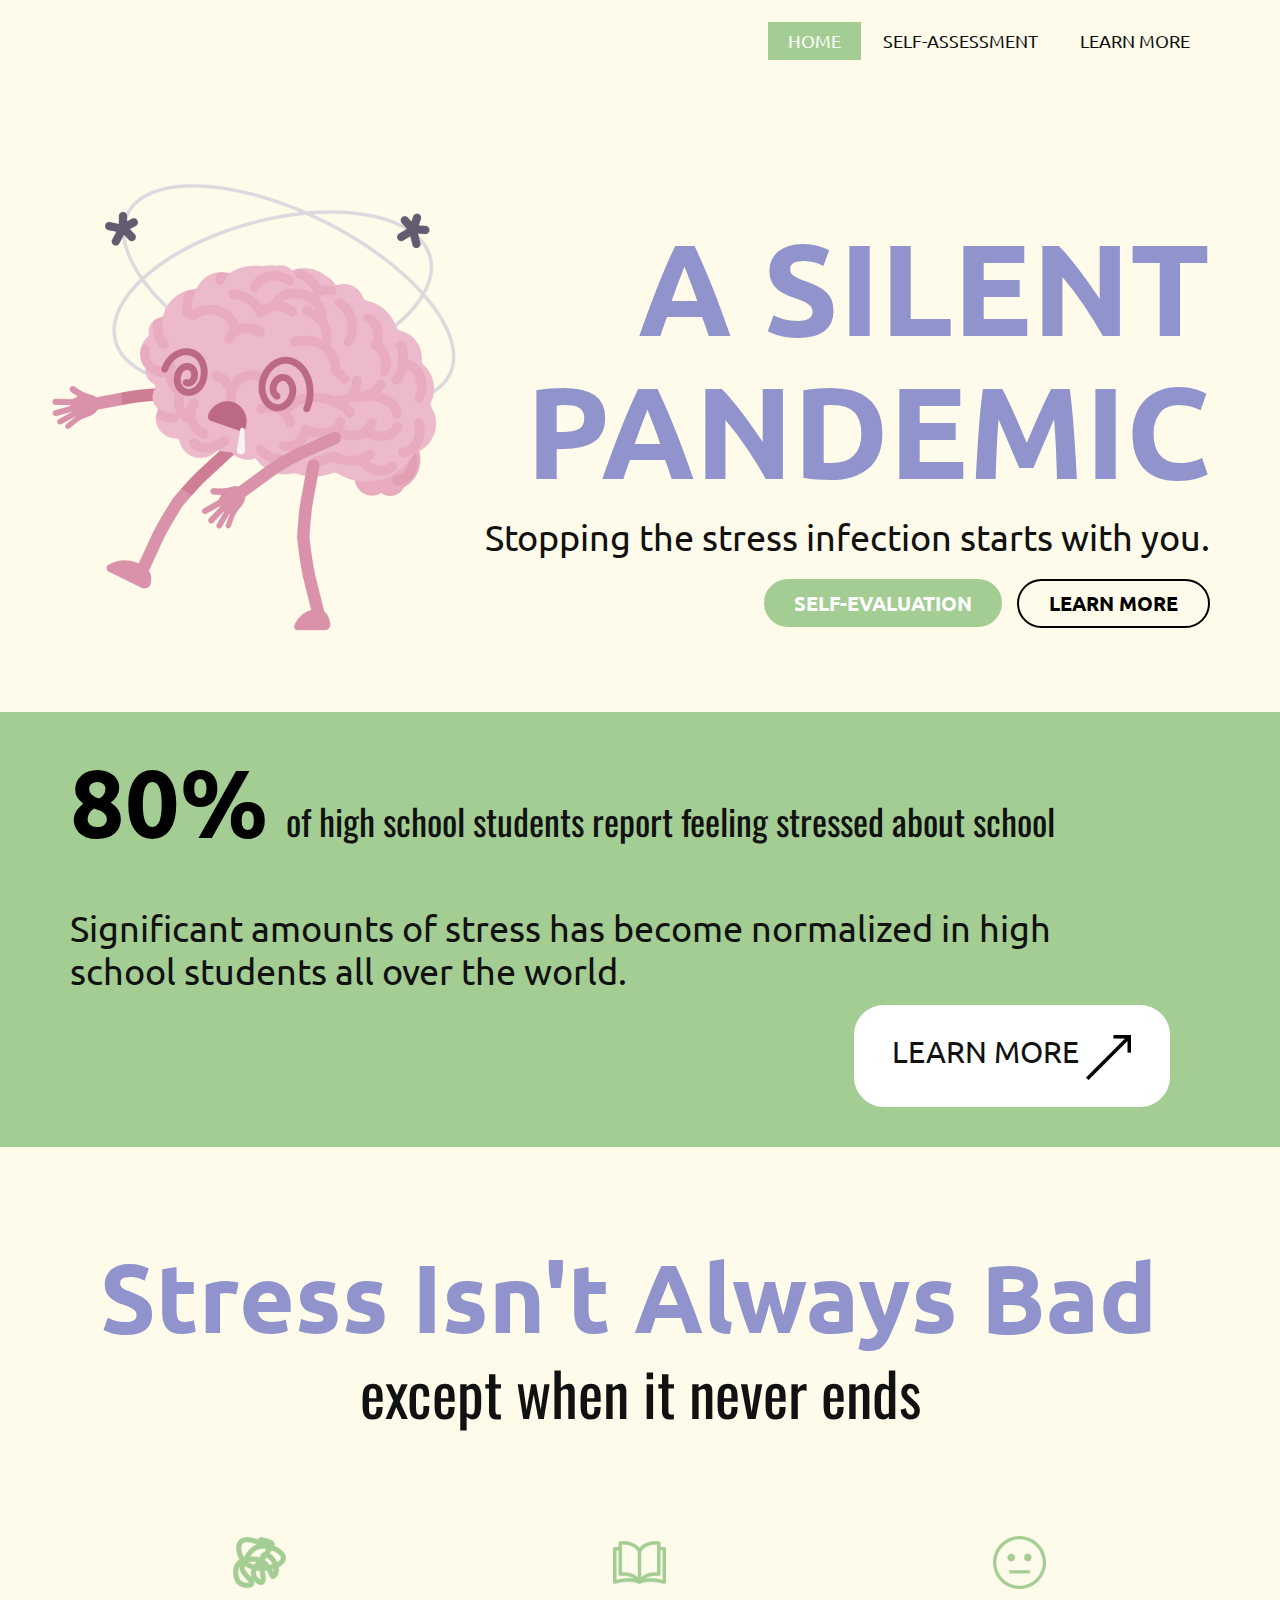
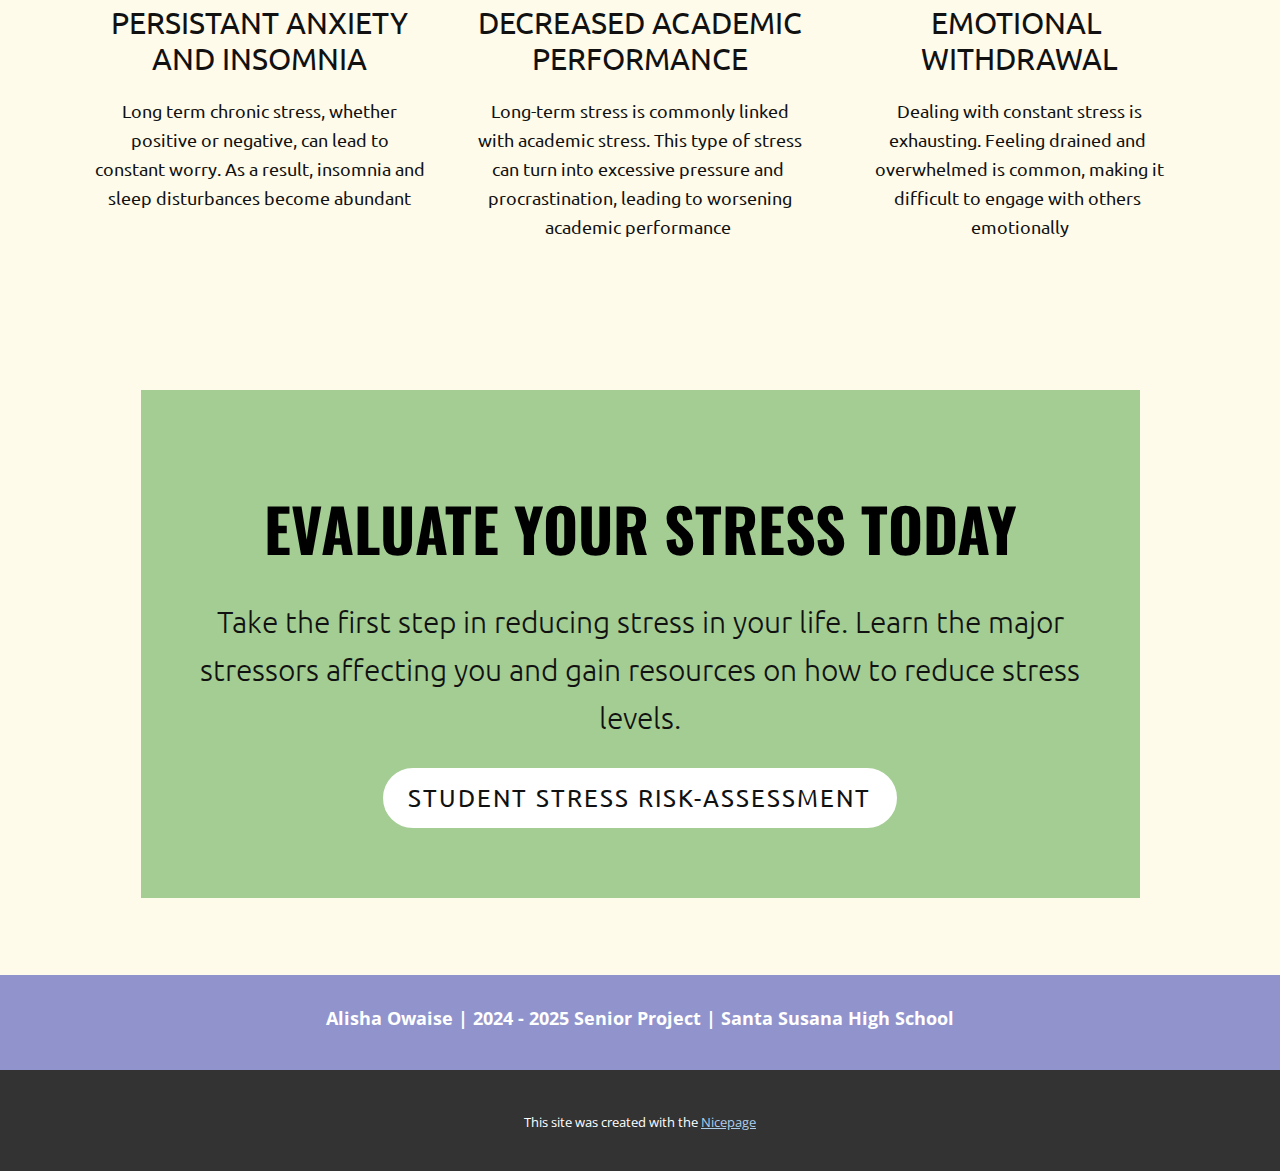
==== index.html @ ad7e01f0 "Initial commit" ====
<!DOCTYPE html>
<html style="font-size: 16px;" lang="en"><head>
    <meta name="viewport" content="width=device-width, initial-scale=1.0">
    <meta charset="utf-8">
    <meta name="keywords" content="​Sarah Thompson, ​Art in Every Frame">
    <meta name="description" content="">
    <title>Home</title>
    <link rel="stylesheet" href="nicepage.css" media="screen">
<link rel="stylesheet" href="index.css" media="screen">
    <script class="u-script" type="text/javascript" src="jquery.js" defer=""></script>
    <script class="u-script" type="text/javascript" src="nicepage.js" defer=""></script>
    <meta name="generator" content="Nicepage 7.5.2, nicepage.com">
    
    
    
    
    
    
    <link id="u-theme-google-font" rel="stylesheet" href="https://fonts.googleapis.com/css?family=Roboto:100,100i,300,300i,400,400i,500,500i,700,700i,900,900i|Open+Sans:300,300i,400,400i,500,500i,600,600i,700,700i,800,800i">
    <link id="u-page-google-font" rel="stylesheet" href="https://fonts.googleapis.com/css?family=Ubuntu:300,300i,400,400i,500,500i,700,700i|Oswald:200,300,400,500,600,700">
    <script type="application/ld+json">{
		"@context": "http://schema.org",
		"@type": "Organization",
		"name": "Stress Self-Evaluation"
}</script>
    <meta name="theme-color" content="#478ac9">
    <meta property="og:title" content="Home">
    <meta property="og:type" content="website">
  <meta data-intl-tel-input-cdn-path="intlTelInput/"></head>
  <body data-home-page="Home.html" data-home-page-title="Home" data-path-to-root="./" data-include-products="false" class="u-body u-xl-mode" data-lang="en"><header class="u-clearfix u-custom-color-1 u-header u-sticky u-sticky-db0f u-header" id="sec-2f8a"><div class="u-clearfix u-sheet u-valign-middle u-sheet-1">
        <nav class="u-menu u-menu-one-level u-offcanvas u-menu-1">
          <div class="menu-collapse u-custom-font u-font-ubuntu" style="font-size: 1.125rem; letter-spacing: 0px; text-transform: uppercase;">
            <a class="u-button-style u-custom-active-color u-custom-border u-custom-border-color u-custom-color u-custom-hover-color u-custom-left-right-menu-spacing u-custom-padding-bottom u-custom-text-active-color u-custom-text-color u-custom-text-hover-color u-custom-top-bottom-menu-spacing u-hamburger-link u-nav-link u-text-active-palette-1-base u-text-hover-palette-2-base" href="#">
              <svg class="u-svg-link" viewBox="0 0 24 24"><use xlink:href="#menu-hamburger"></use></svg>
              <svg class="u-svg-content" version="1.1" id="menu-hamburger" viewBox="0 0 16 16" x="0px" y="0px" xmlns:xlink="http://www.w3.org/1999/xlink" xmlns="http://www.w3.org/2000/svg"><g><rect y="1" width="16" height="2"></rect><rect y="7" width="16" height="2"></rect><rect y="13" width="16" height="2"></rect>
</g></svg>
            </a>
          </div>
          <div class="u-custom-menu u-nav-container">
            <ul class="u-custom-font u-font-ubuntu u-nav u-spacing-2 u-unstyled u-nav-1"><li class="u-nav-item"><a class="u-active-custom-color-2 u-button-style u-hover-custom-color-5 u-nav-link u-text-active-white u-text-body-color u-text-hover-white" href="./" style="padding: 10px 20px;">Home</a>
</li><li class="u-nav-item"><a class="u-active-custom-color-2 u-button-style u-hover-custom-color-5 u-nav-link u-text-active-white u-text-body-color u-text-hover-white" href="Self-Assessment.html" style="padding: 10px 20px;">Self-Assessment</a>
</li><li class="u-nav-item"><a class="u-active-custom-color-2 u-button-style u-hover-custom-color-5 u-nav-link u-text-active-white u-text-body-color u-text-hover-white" href="Learn-More.html" style="padding: 10px 20px;">Learn More</a>
</li></ul>
          </div>
          <div class="u-custom-menu u-nav-container-collapse">
            <div class="u-black u-container-style u-inner-container-layout u-opacity u-opacity-95 u-sidenav">
              <div class="u-inner-container-layout u-sidenav-overflow">
                <div class="u-menu-close"></div>
                <ul class="u-align-center u-nav u-popupmenu-items u-unstyled u-nav-2"><li class="u-nav-item"><a class="u-button-style u-nav-link" href="./">Home</a>
</li><li class="u-nav-item"><a class="u-button-style u-nav-link" href="Self-Assessment.html">Self-Assessment</a>
</li><li class="u-nav-item"><a class="u-button-style u-nav-link" href="Learn-More.html">Learn More</a>
</li></ul>
              </div>
            </div>
            <div class="u-black u-menu-overlay u-opacity u-opacity-70"></div>
          </div>
        </nav>
      </div></header>
    <section class="u-clearfix u-custom-color-1 u-section-1" id="sec-2c8a">
      <div class="u-clearfix u-sheet u-sheet-1">
        <img class="u-image u-image-default u-preserve-proportions u-image-1" src="images/Untitleddesign2.png" alt="" data-image-width="488" data-image-height="488">
        <h1 class="u-align-right u-custom-font u-font-ubuntu u-text u-text-custom-color-5 u-text-1">A Silent Pandemic</h1>
        <h4 class="u-align-right u-custom-font u-font-ubuntu u-text u-text-2">Stopping the stress infection starts with you. </h4>
        <a href="Self-Assessment.html" data-page-id="962227193" class="u-border-2 u-border-custom-color-1 u-btn u-button-style u-custom-color-2 u-custom-font u-font-ubuntu u-hover-black u-text-hover-white u-text-white u-btn-1" title="Self-Assessment">Self-Evaluation </a>
        <a href="Learn-More.html" data-page-id="465816415" class="u-border-2 u-border-black u-border-hover-black u-btn u-button-style u-custom-font u-font-ubuntu u-hover-black u-text-black u-text-hover-white u-btn-2" title="Learn More">Learn More </a>
      </div>
    </section>
    <section class="u-clearfix u-custom-color-2 u-section-2" id="carousel_d122">
      <div class="u-clearfix u-sheet u-sheet-1">
        <h2 class="u-align-left u-custom-font u-font-ubuntu u-text u-text-black u-text-default u-text-1">80%&nbsp;</h2>
        <h2 class="u-align-left u-custom-font u-font-oswald u-text u-text-2">
          <span style="font-weight: 400;">of high school students report feeling stressed about school</span>
        </h2>
        <h4 class="u-align-left u-custom-font u-font-ubuntu u-text u-text-3">Significant amounts of stress has become normalized in high school students all over the world.&nbsp;<br>
        </h4>
        <a href="Learn-More.html" data-page-id="465816415" class="u-border-2 u-border-hover-black u-border-white u-btn u-button-style u-custom-font u-font-ubuntu u-hover-white u-white u-btn-1" title="About">Learn More​&nbsp;<span class="u-file-icon u-icon u-icon-1"><img src="images/5247475.png" alt=""></span>
        </a>
      </div>
    </section>
    <section class="u-clearfix u-custom-color-1 u-section-3" id="sec-fb99">
      <div class="u-clearfix u-sheet u-sheet-1">
        <h2 class="u-align-center u-custom-font u-font-ubuntu u-text u-text-custom-color-5 u-text-1">Stress Isn't Always Bad&nbsp;</h2>
        <h2 class="u-align-center u-custom-font u-font-oswald u-text u-text-2">
          <span style="font-weight: 400;">except when it never ends</span>
        </h2>
        <div class="u-expanded-width u-list u-list-1">
          <div class="u-repeater u-repeater-1">
            <div class="u-container-style u-list-item u-repeater-item">
              <div class="u-container-layout u-similar-container u-container-layout-1">
                <span class="u-align-center u-file-icon u-icon u-text-custom-color-2 u-icon-1"><img src="images/73788-cfe55541.png" alt=""></span>
                <h3 class="u-align-center u-custom-font u-font-ubuntu u-text u-text-default u-text-3">Persistant Anxiety and Insomnia</h3>
                <p class="u-align-center u-custom-font u-font-ubuntu u-text u-text-4">Long term chronic stress, whether positive or negative, can lead to constant worry. As a result, insomnia and sleep ​disturbances become abundant</p>
              </div>
            </div>
            <div class="u-container-style u-list-item u-repeater-item">
              <div class="u-container-layout u-similar-container u-container-layout-2">
                <span class="u-align-center u-file-icon u-icon u-text-custom-color-2 u-icon-2"><img src="images/166088-d3d06ff5.png" alt=""></span>
                <h3 class="u-align-center u-custom-font u-font-ubuntu u-text u-text-default u-text-5"> Decreased Academic Performance</h3>
                <p class="u-align-center u-custom-font u-font-ubuntu u-text u-text-6">Long-term stress is ​commonly linked with academic stress​. This type of stress can turn into ​excessive pressure and ​procrastination, leading to worsening academic performance&nbsp;</p>
              </div>
            </div>
            <div class="u-container-style u-list-item u-repeater-item">
              <div class="u-container-layout u-similar-container u-container-layout-3">
                <span class="u-align-center u-file-icon u-icon u-text-custom-color-2 u-icon-3"><img src="images/142315-a3e0c4fe.png" alt=""></span>
                <h3 class="u-align-center u-custom-font u-font-ubuntu u-text u-text-default u-text-7"> Emotional ​withdrawal</h3>
                <p class="u-align-center u-custom-font u-font-ubuntu u-text u-text-8">Dealing with constant stress is exhausting. Feeling drained and ​overwhelmed is common, making it difficult to engage with others ​emotionally</p>
              </div>
            </div>
          </div>
        </div>
      </div>
    </section>
    <section class="u-align-left u-clearfix u-container-align-left u-custom-color-1 u-section-4" id="block-1">
      <div class="u-clearfix u-sheet u-sheet-1">
        <div class="u-align-center u-container-align-center u-container-style u-custom-color-2 u-group u-group-1">
          <div class="u-container-layout u-container-layout-1">
            <h1 class="u-align-center u-custom-font u-font-oswald u-text u-text-black u-text-1">Evaluate Your Stress Today</h1>
            <p class="u-align-center u-custom-font u-font-ubuntu u-text u-text-2">Take the first step in reducing stress in your life. Learn the major stressors affecting you and gain resources on how to reduce stress levels. </p>
            <a href="Self-Assessment.html" data-page-id="962227193" class="u-align-center u-border-2 u-border-hover-black u-border-white u-btn u-btn-round u-button-style u-color-scheme-summer-time u-custom-font u-font-ubuntu u-hover-white u-radius-50 u-white u-btn-1" title="Self-Assessment">Student Stress Risk-Assessment </a>
          </div>
        </div>
      </div>
    </section>
    
    
    
    <footer class="u-align-center u-clearfix u-container-align-center u-custom-color-5 u-footer" id="sec-3d1c"><div class="u-clearfix u-sheet u-sheet-1">
        <p class="u-small-text u-text u-text-variant u-text-1">Alisha Owaise | 2024 - 2025 Senior Project | Santa Susana High School </p>
      </div></footer>
    <section class="u-backlink u-clearfix u-grey-80">
      <p class="u-text">
        <span>This site was created with the </span>
        <a class="u-link" href="https://nicepage.com/" target="_blank" rel="nofollow">
          <span>Nicepage</span>
        </a>
      </p>
    </section>
  
</body></html>
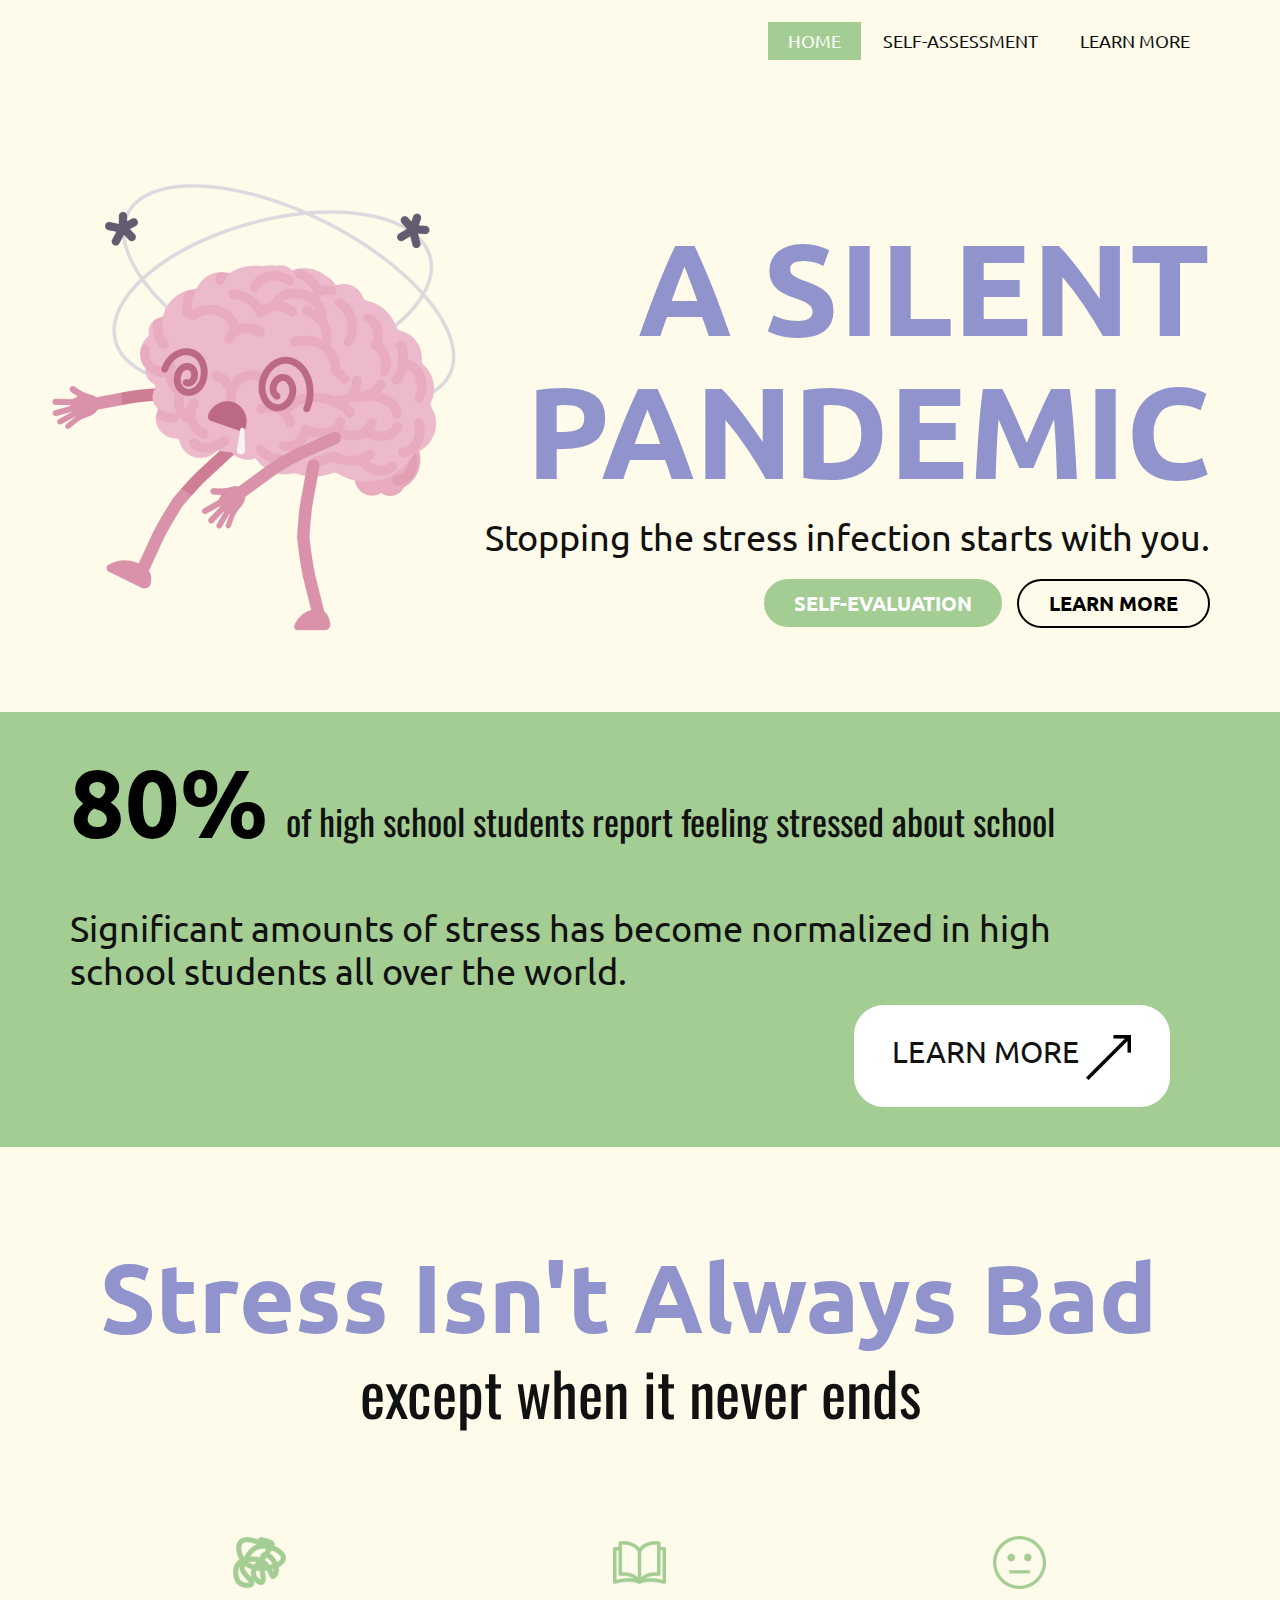
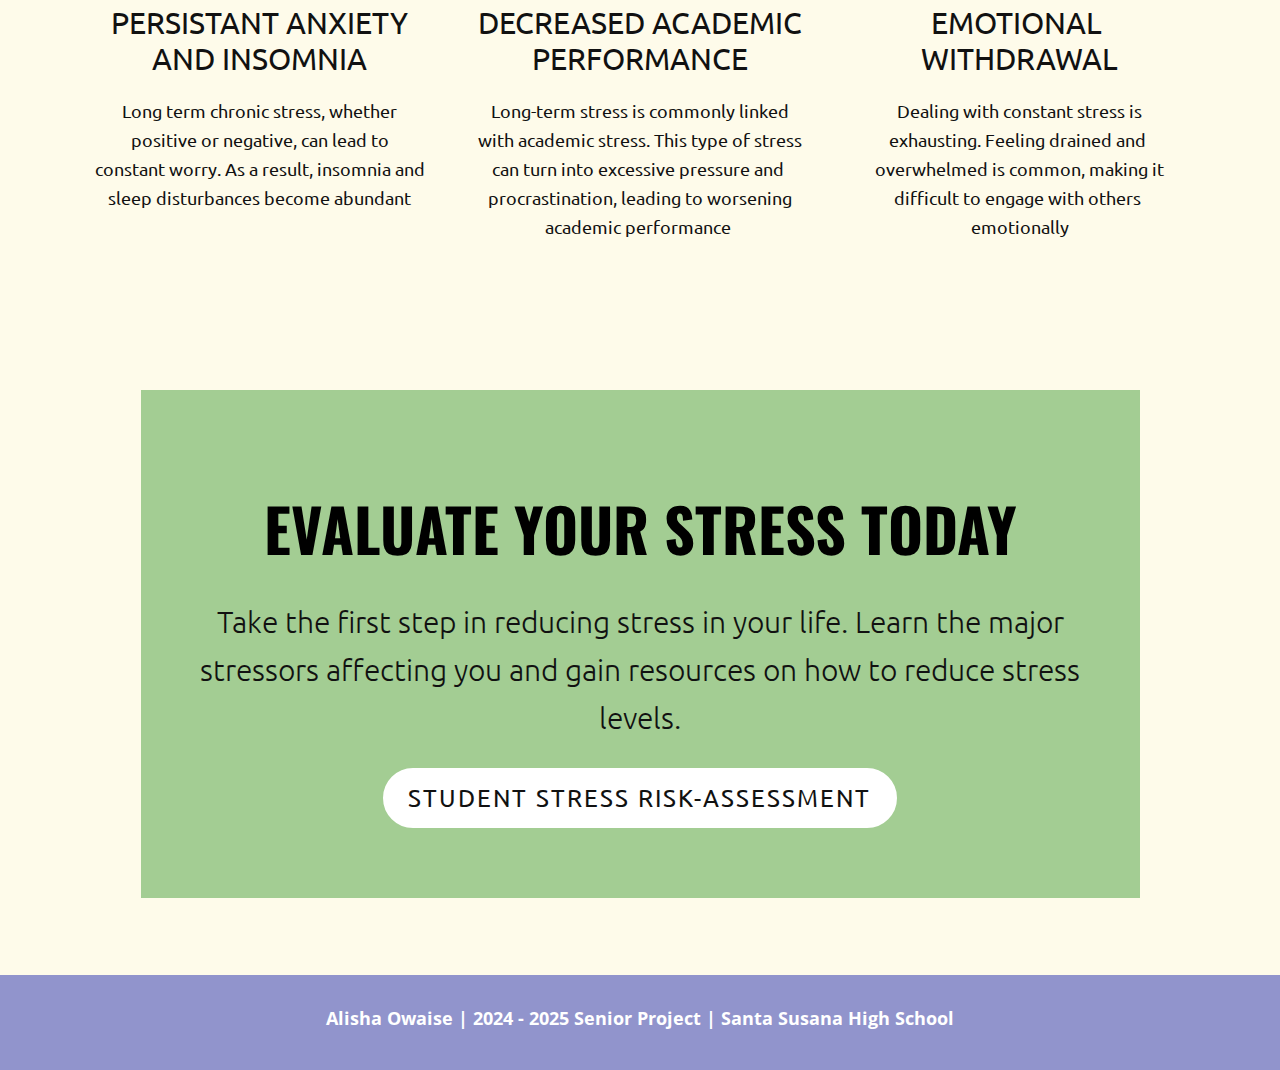
==== commit 92dab3e9: "Fixed footer" ====
--- a/index.html
+++ b/index.html
@@ -127,13 +127,6 @@
     <footer class="u-align-center u-clearfix u-container-align-center u-custom-color-5 u-footer" id="sec-3d1c"><div class="u-clearfix u-sheet u-sheet-1">
         <p class="u-small-text u-text u-text-variant u-text-1">Alisha Owaise | 2024 - 2025 Senior Project | Santa Susana High School </p>
       </div></footer>
-    <section class="u-backlink u-clearfix u-grey-80">
-      <p class="u-text">
-        <span>This site was created with the </span>
-        <a class="u-link" href="https://nicepage.com/" target="_blank" rel="nofollow">
-          <span>Nicepage</span>
-        </a>
-      </p>
-    </section>
+  
   
 </body></html>